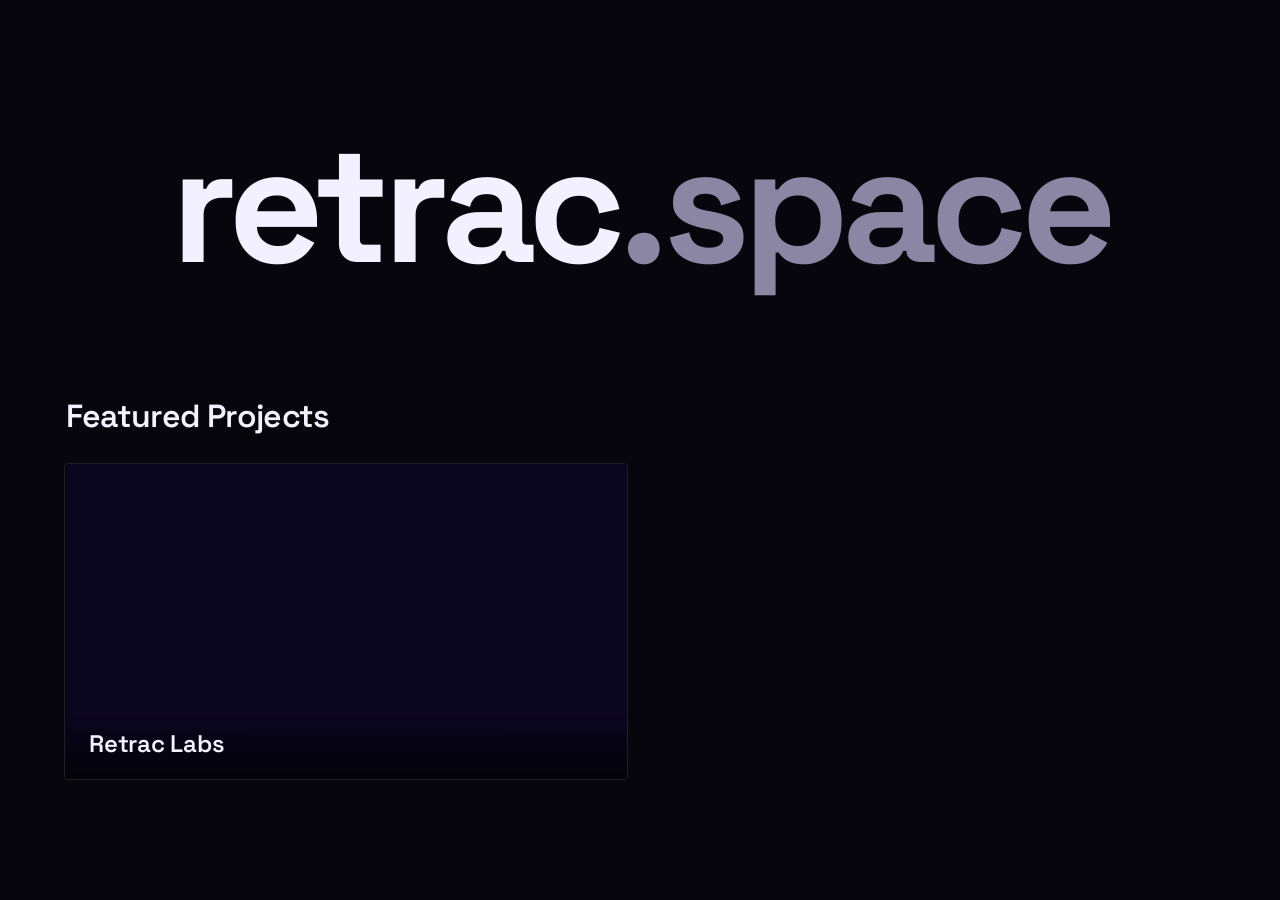
==== index.html @ 56a0d44d "Animate Featured Projects with shared pixel resolve" ====
<!doctype html>
<html lang="en">
<head>
<meta charset="utf-8">
<meta name="viewport" content="width=device-width, initial-scale=1">
<title>retrac.space</title>
<link rel="icon" href="favicon.ico" sizes="any">
<link rel="icon" href="favicon.png" type="image/png">
<link rel="preconnect" href="https://fonts.googleapis.com">
<link rel="preconnect" href="https://fonts.gstatic.com" crossorigin>
<link href="https://fonts.googleapis.com/css2?family=Space+Grotesk:wght@400;600;700&family=JetBrains+Mono:wght@400&display=swap" rel="stylesheet">
<link rel="stylesheet" href="styles.css">
</head>
<body>

<header class="hero">
  <h1 class="title">
    <span class="sr-only">retrac.space</span>
    <canvas id="title" aria-hidden="true"></canvas>
  </h1>
</header>

<main class="projects" id="projects">
  <h2 class="projects-heading">
    <span class="sr-only">Featured Projects</span>
    <canvas id="projects-title" aria-hidden="true"></canvas>
  </h2>
</main>

<script src="main.js"></script>
</body>
</html>
---- styles.css ----
:root {
  --bg: #07060d;
  --fg: #f3f0ff;
  --muted: #8b86a3;
  --line: rgba(255, 255, 255, 0.1);
  --ease: cubic-bezier(.2, .8, .2, 1);
}

* { box-sizing: border-box; margin: 0; padding: 0; }

body {
  background: var(--bg);
  color: var(--fg);
  font-family: "Space Grotesk", system-ui, sans-serif;
  min-height: 100vh;
}

.sr-only {
  position: absolute;
  width: 1px; height: 1px;
  overflow: hidden;
  clip: rect(0 0 0 0);
  white-space: nowrap;
}

/* ---------- Title ---------- */
.hero {
  max-width: 1200px;
  margin: 0 auto;
  padding: clamp(64px, 12vh, 140px) 24px clamp(48px, 8vh, 96px);
  display: flex;
  justify-content: center;
}
.title {
  /* font-size drives the canvas text size (read in main.js) */
  font-size: clamp(56px, 13vw, 168px);
  font-weight: 700;
  letter-spacing: -0.04em;
  line-height: 1;
}
.title canvas, .projects-heading canvas { display: block; }

/* ---------- Project cards ---------- */
.projects {
  max-width: 1200px;
  margin: 0 auto;
  padding: 0 24px 96px;
  display: grid;
  grid-template-columns: repeat(2, 1fr);
  gap: 24px;
}
.projects-heading {
  grid-column: 1 / -1;
  font-size: clamp(24px, 4vw, 32px);
  font-weight: 600;
  letter-spacing: -0.02em;
}
.card {
  display: block;
  color: inherit;
  text-decoration: none;
  position: relative;
  aspect-ratio: 16 / 9;
  border-radius: 4px;
  overflow: hidden;
  border: 1px solid var(--line);
  cursor: pointer;
  isolation: isolate;
  opacity: 0;
  transform: translateY(24px);
  transition: transform .5s var(--ease), border-color .4s, opacity .8s var(--ease);
}
.card.shown { opacity: 1; transform: none; }
.card.shown:hover, .card.shown.active {
  transform: translateY(-4px);
  border-color: rgba(255, 255, 255, 0.3);
}
.card:focus-visible {
  outline: 2px solid var(--fg);
  outline-offset: 4px;
}
.card canvas {
  position: absolute; inset: 0;
  width: 100%; height: 100%;
  display: block;
  z-index: -1;
}
.card .info {
  position: absolute; left: 0; right: 0; bottom: 0;
  padding: 20px 24px;
  background: linear-gradient(to top, rgba(0, 0, 0, 0.75), rgba(0, 0, 0, 0));
}
.card h2 { font-size: 24px; font-weight: 600; letter-spacing: -0.01em; }

@media (max-width: 720px) {
  .projects { grid-template-columns: 1fr; }
}
@media (max-width: 400px) {
  .hero, .projects { padding-left: 16px; padding-right: 16px; }
}
@media (prefers-reduced-motion: reduce) {
  .card { transition: none; }
}
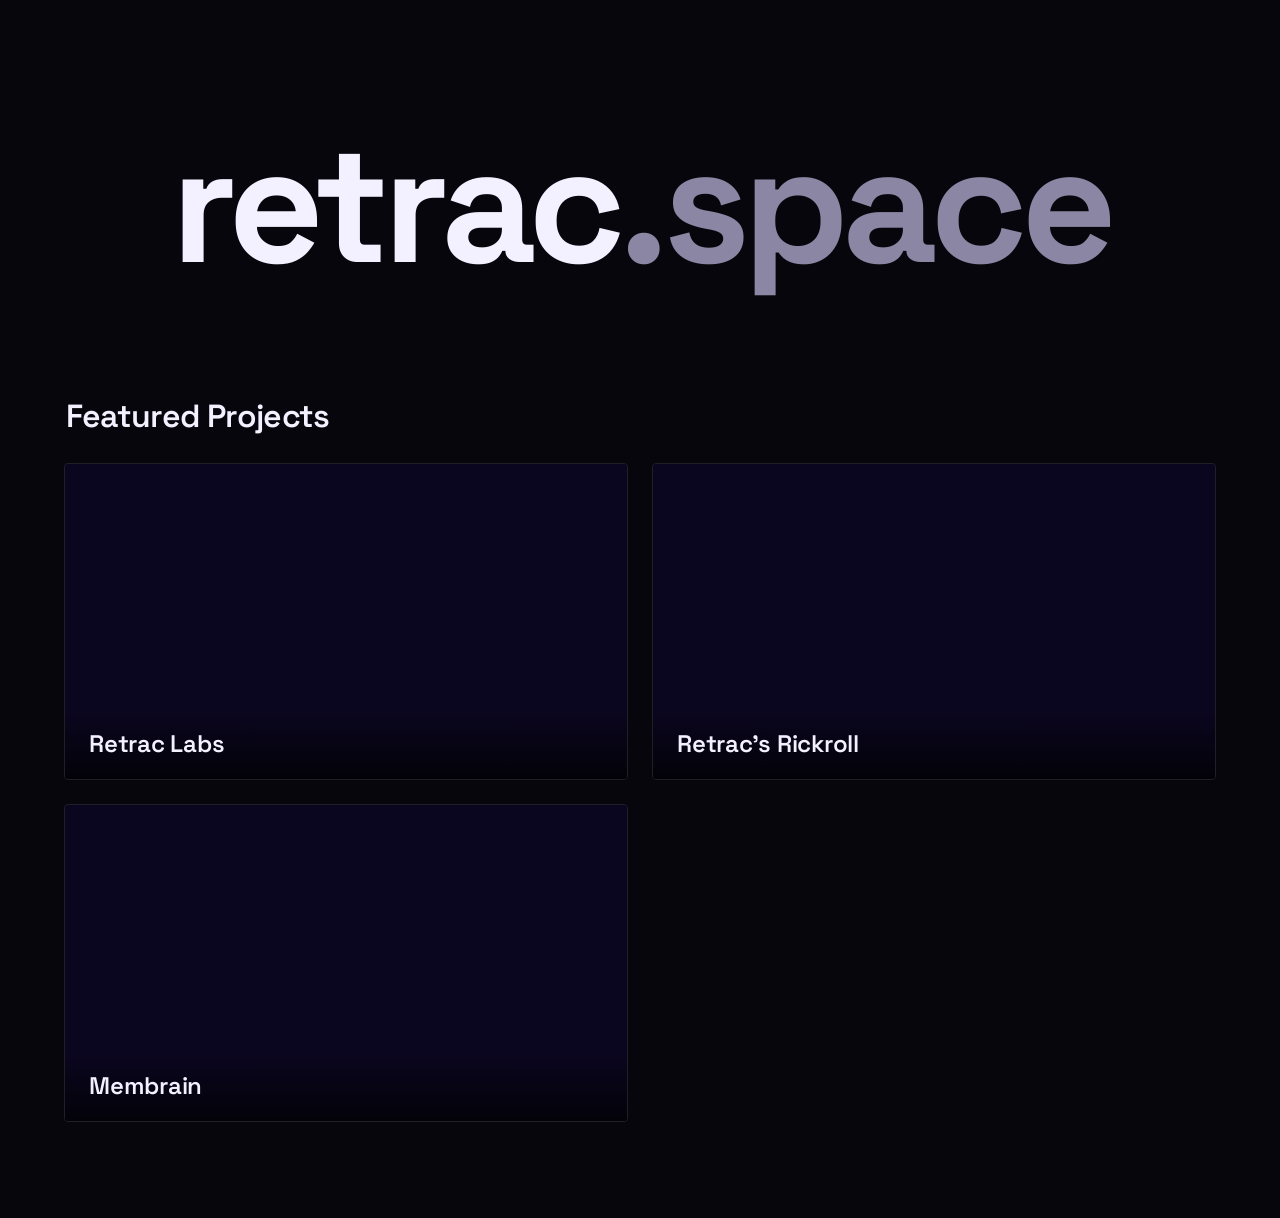
==== commit 1910b96f: "Add tumbling title-letter easter egg with reduced-motion notice" ====
--- a/index.html
+++ b/index.html
@@ -17,6 +17,7 @@
   <h1 class="title">
     <span class="sr-only">retrac.space</span>
     <canvas id="title" aria-hidden="true"></canvas>
+    <span id="title-letters" class="title-letters"></span>
   </h1>
 </header>
 
@@ -27,6 +28,8 @@
   </h2>
 </main>
 
+<canvas id="falling-title" class="falling-title" aria-hidden="true" hidden></canvas>
+<div id="motion-notice" class="motion-notice" role="status" hidden>Unable to play that animation because you have reduce motion on.</div>
 <script src="main.js"></script>
 </body>
 </html>
--- a/styles.css
+++ b/styles.css
@@ -32,6 +32,7 @@
   justify-content: center;
 }
 .title {
+  position: relative;
   /* font-size drives the canvas text size (read in main.js) */
   font-size: clamp(56px, 13vw, 168px);
   font-weight: 700;
@@ -39,6 +40,40 @@
   line-height: 1;
 }
 .title canvas, .projects-heading canvas { display: block; }
+.title-letters { position: absolute; inset: 0; }
+.title-letter {
+  position: absolute;
+  top: 0;
+  height: 100%;
+  border: 0;
+  background: transparent;
+  color: inherit;
+  cursor: pointer;
+  border-radius: 4px;
+  touch-action: manipulation;
+}
+.title-letter:focus-visible { outline: 2px solid var(--fg); outline-offset: 3px; }
+.falling-title {
+  position: fixed;
+  inset: 0;
+  z-index: 100;
+  pointer-events: none;
+}
+.motion-notice {
+  position: fixed;
+  top: max(20px, env(safe-area-inset-top));
+  right: max(20px, env(safe-area-inset-right));
+  z-index: 101;
+  width: min(360px, calc(100vw - 40px));
+  padding: 18px 22px;
+  border: 1px solid var(--line);
+  border-radius: 12px;
+  background: #171322;
+  color: var(--fg);
+  box-shadow: 0 12px 40px #0008;
+  font-size: 14px;
+  line-height: 1.5;
+}
 
 /* ---------- Project cards ---------- */
 .projects {
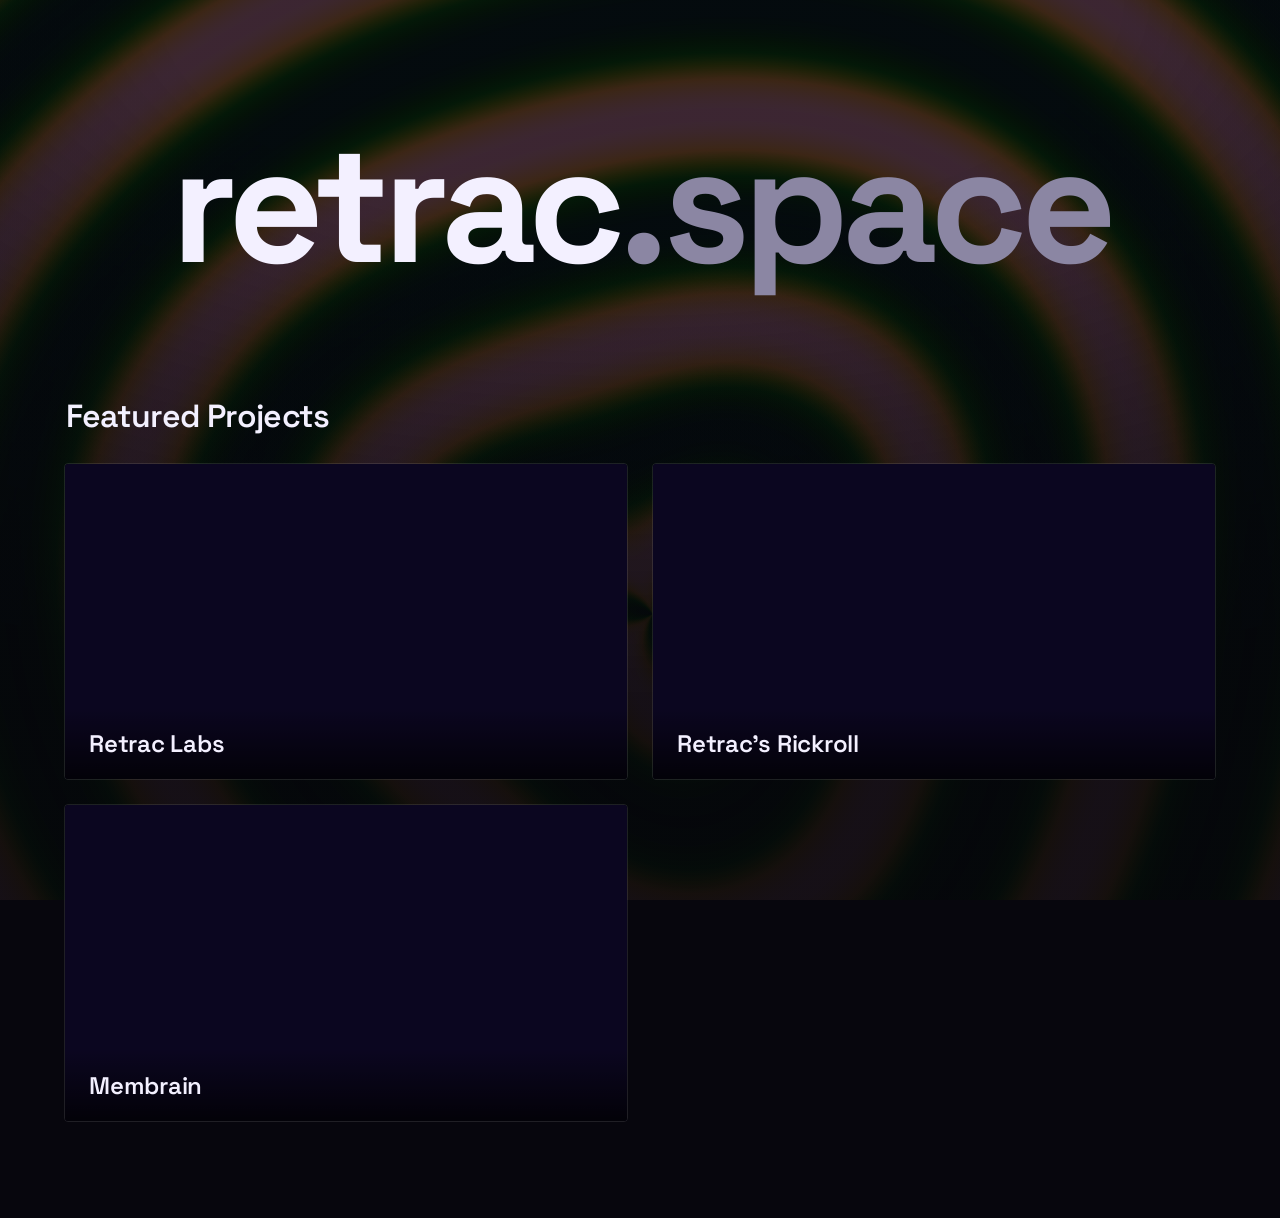
==== commit bb90a3dc: "Add reload-only randomized WebGL backgrounds" ====
--- a/index.html
+++ b/index.html
@@ -12,8 +12,10 @@
 <link rel="stylesheet" href="styles.css">
 </head>
 <body>
+<canvas id="bgcanvas" aria-hidden="true"></canvas>
+<div class="background-veil" aria-hidden="true"></div>
 
-<header class="hero">
+<header class="hero site-content">
   <h1 class="title">
     <span class="sr-only">retrac.space</span>
     <canvas id="title" aria-hidden="true"></canvas>
@@ -21,7 +23,7 @@
   </h1>
 </header>
 
-<main class="projects" id="projects">
+<main class="projects site-content" id="projects">
   <h2 class="projects-heading">
     <span class="sr-only">Featured Projects</span>
     <canvas id="projects-title" aria-hidden="true"></canvas>
@@ -30,6 +32,7 @@
 
 <canvas id="falling-title" class="falling-title" aria-hidden="true" hidden></canvas>
 <div id="motion-notice" class="motion-notice" role="status" hidden>Unable to play that animation because you have reduce motion on.</div>
+<script src="background.js"></script>
 <script src="main.js"></script>
 </body>
 </html>
--- a/styles.css
+++ b/styles.css
@@ -13,7 +13,25 @@
   color: var(--fg);
   font-family: "Space Grotesk", system-ui, sans-serif;
   min-height: 100vh;
+  isolation: isolate;
 }
+
+/* Decorative layers never intercept the existing title and card controls. */
+#bgcanvas, .background-veil {
+  position: fixed;
+  inset: 0;
+  width: 100%;
+  height: 100%;
+  pointer-events: none;
+}
+#bgcanvas { display: block; z-index: 0; }
+.background-veil {
+  z-index: 1;
+  background:
+    radial-gradient(115% 78% at 50% 0%, transparent 32%, rgba(5, 6, 10, .7) 100%),
+    linear-gradient(rgba(5, 6, 10, .78), rgba(5, 6, 10, .78));
+}
+.site-content { position: relative; z-index: 2; }
 
 .sr-only {
   position: absolute;
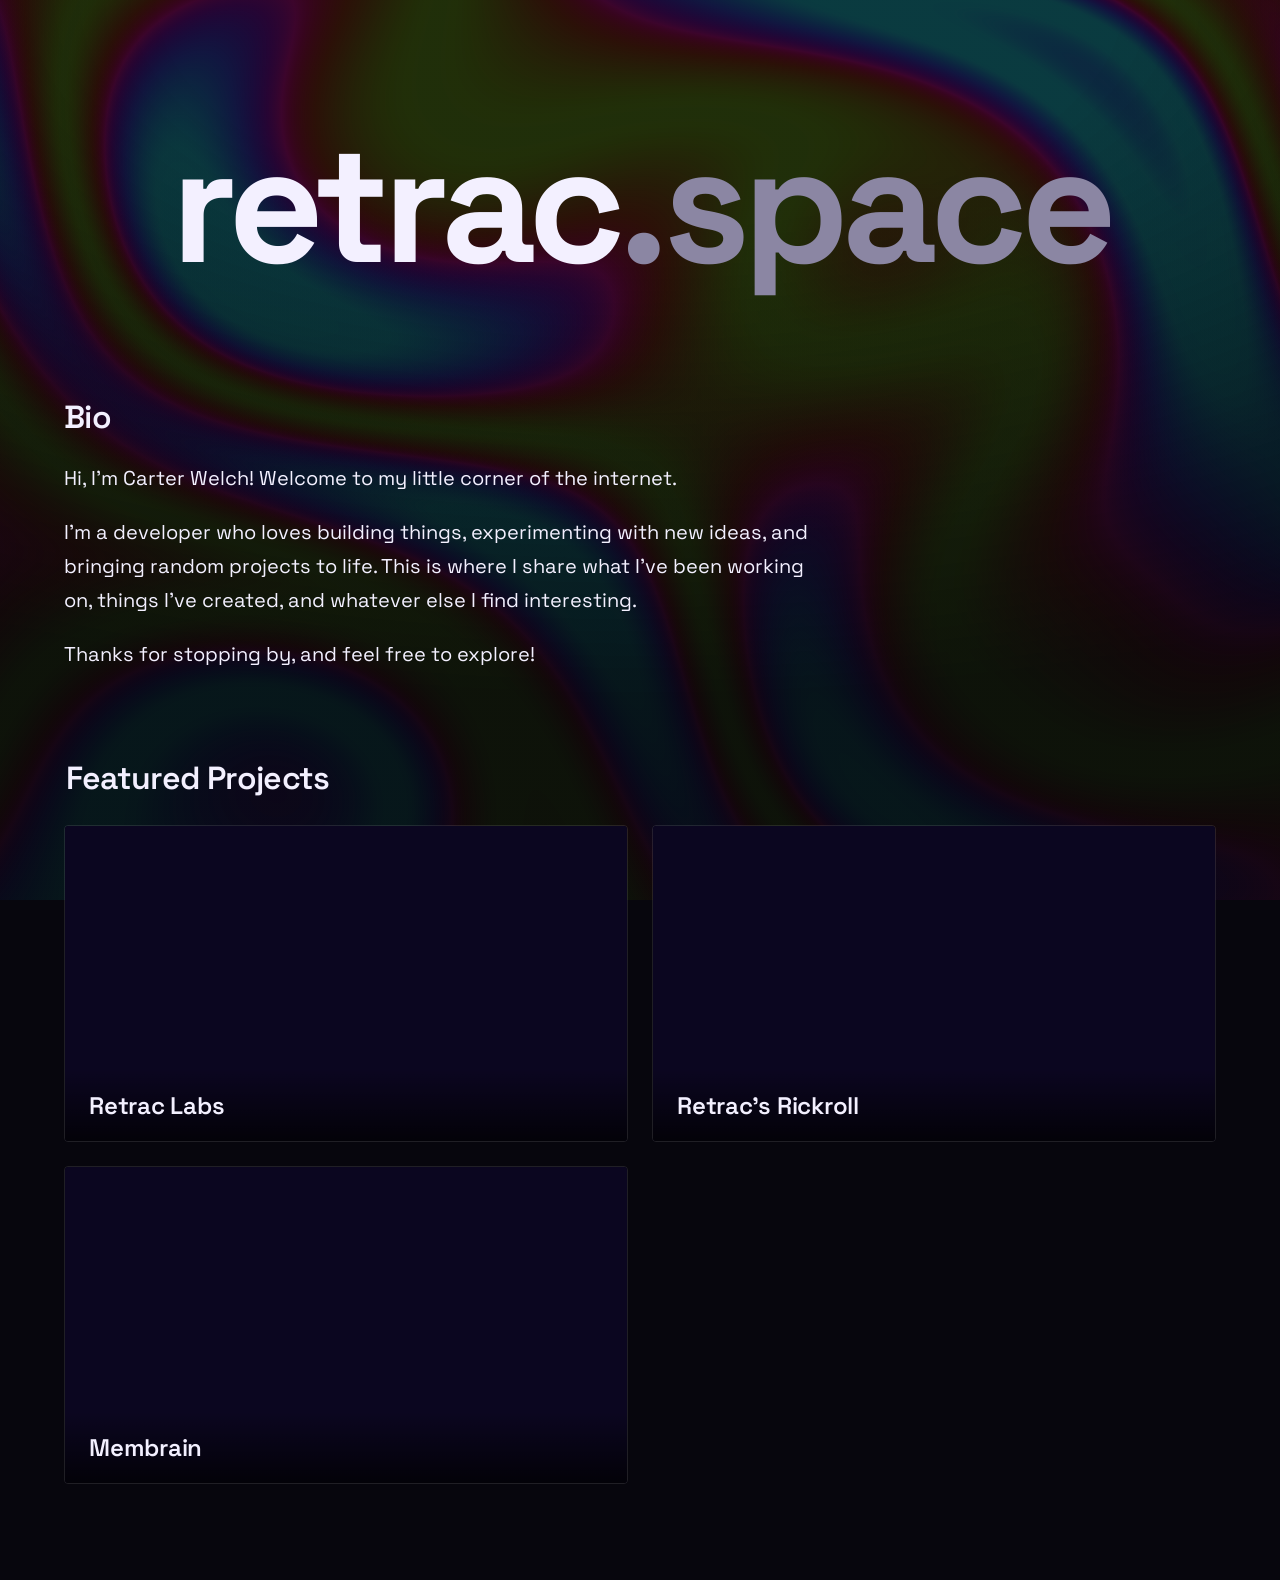
==== commit e4c77db9: "Add bio with pixelated reveal that resolves to HTML text" ====
--- a/index.html
+++ b/index.html
@@ -23,16 +23,30 @@
   </h1>
 </header>
 
-<main class="projects site-content" id="projects">
+<main class="site-content">
+  <section class="bio" aria-labelledby="bio-heading">
+    <div class="bio-content" id="bio-content">
+      <div class="bio-copy">
+        <h2 id="bio-heading">Bio</h2>
+        <p>Hi, I'm Carter Welch! Welcome to my little corner of the internet.</p>
+        <p>I'm a developer who loves building things, experimenting with new ideas, and bringing random projects to life. This is where I share what I've been working on, things I've created, and whatever else I find interesting.</p>
+        <p>Thanks for stopping by, and feel free to explore!</p>
+      </div>
+    </div>
+  </section>
+
+<section class="projects" id="projects" aria-label="Featured Projects">
   <h2 class="projects-heading">
     <span class="sr-only">Featured Projects</span>
     <canvas id="projects-title" aria-hidden="true"></canvas>
   </h2>
+</section>
 </main>
 
 <canvas id="falling-title" class="falling-title" aria-hidden="true" hidden></canvas>
 <div id="motion-notice" class="motion-notice" role="status" hidden>Unable to play that animation because you have reduce motion on.</div>
 <script src="background.js"></script>
+<script src="bio.js"></script>
 <script src="main.js"></script>
 </body>
 </html>
--- a/styles.css
+++ b/styles.css
@@ -93,6 +93,31 @@
   line-height: 1.5;
 }
 
+/* ---------- Bio ---------- */
+.bio {
+  max-width: 1200px;
+  margin: 0 auto;
+  padding: 0 24px clamp(56px, 8vw, 88px);
+}
+.bio-content { position: relative; max-width: 760px; }
+.bio h2 {
+  margin-bottom: 24px;
+  font-size: clamp(24px, 4vw, 32px);
+  font-weight: 600;
+  letter-spacing: -0.02em;
+}
+.bio p { font-size: clamp(17px, 2vw, 20px); line-height: 1.7; }
+.bio p + p { margin-top: 20px; }
+/* Opacity preserves the real text's layout, selection and accessibility. */
+.bio-content.is-revealing .bio-copy { opacity: 0; }
+.bio-reveal {
+  position: absolute;
+  inset: 0;
+  width: 100%;
+  height: 100%;
+  pointer-events: none;
+}
+
 /* ---------- Project cards ---------- */
 .projects {
   max-width: 1200px;
@@ -149,8 +174,10 @@
   .projects { grid-template-columns: 1fr; }
 }
 @media (max-width: 400px) {
-  .hero, .projects { padding-left: 16px; padding-right: 16px; }
+  .hero, .bio, .projects { padding-left: 16px; padding-right: 16px; }
 }
 @media (prefers-reduced-motion: reduce) {
+  .bio-content.is-revealing .bio-copy { opacity: 1; }
+  .bio-reveal { display: none; }
   .card { transition: none; }
 }
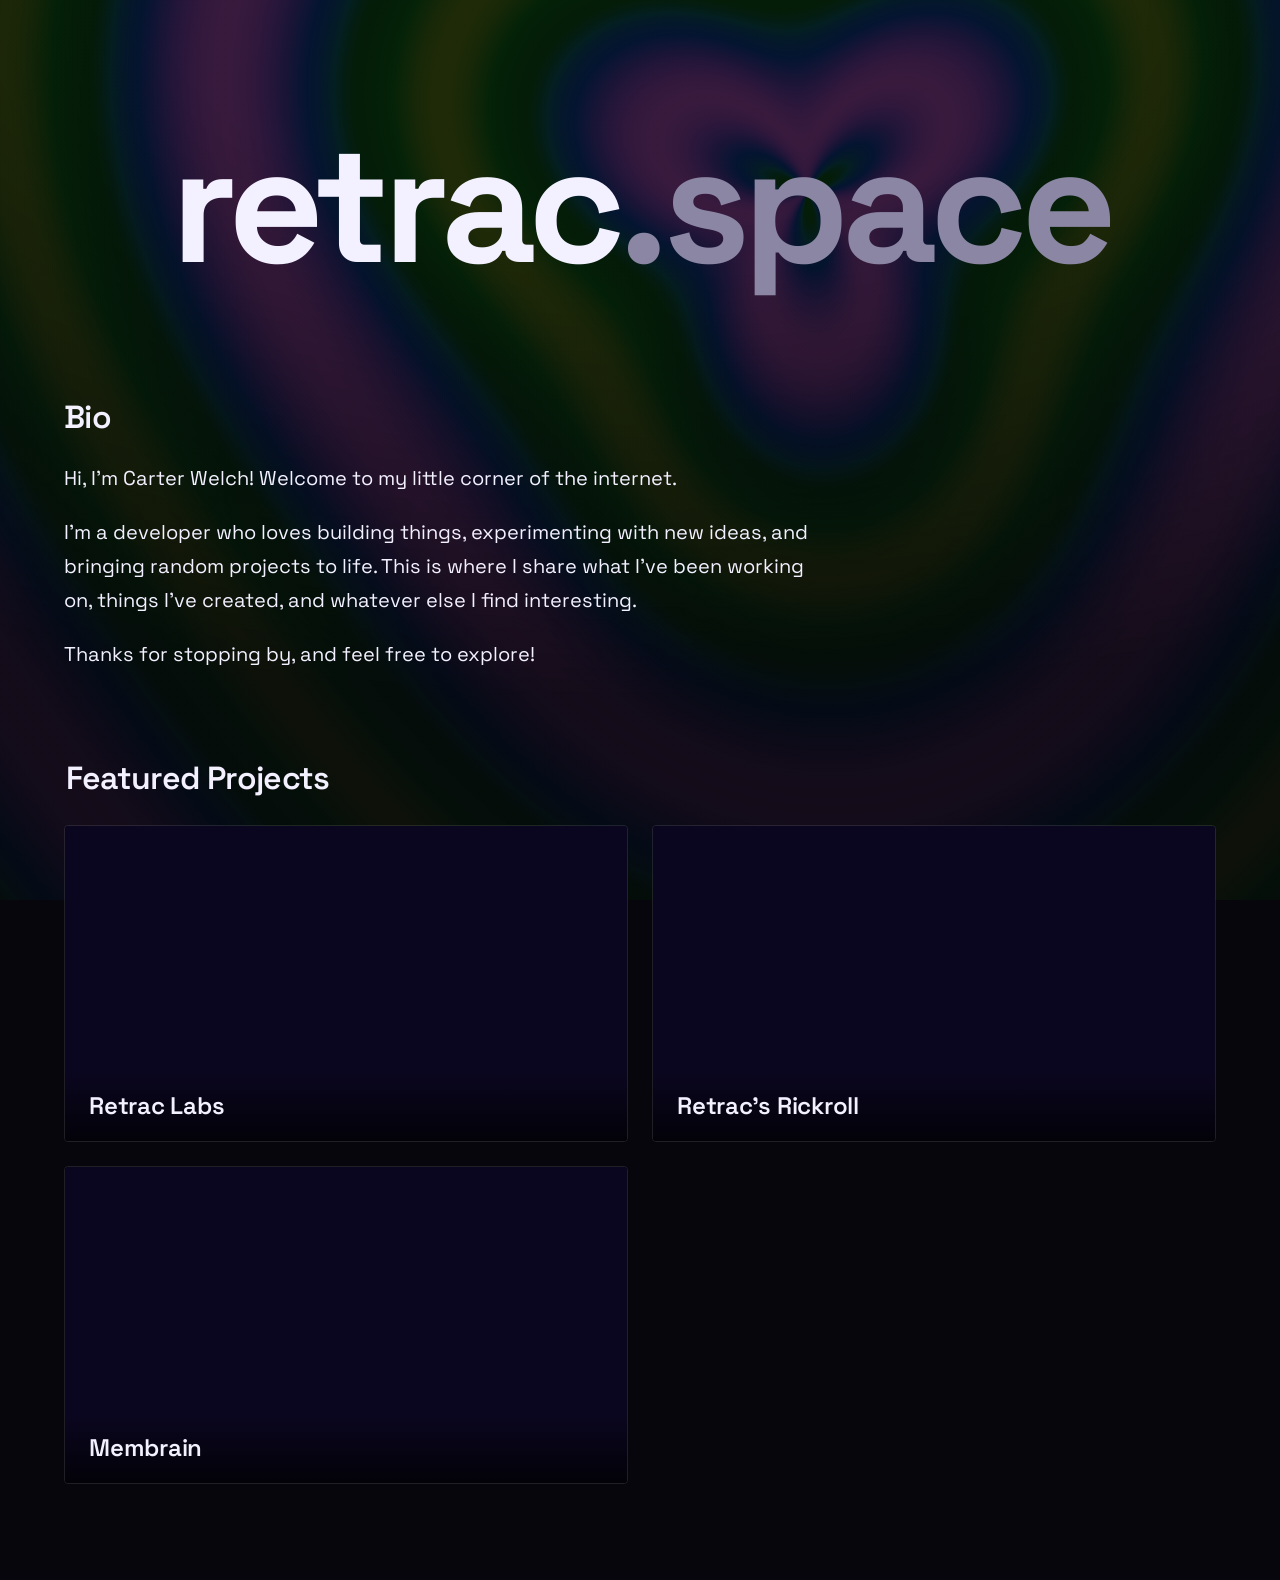
==== commit 13141496: "Add reduced-motion query override for testing" ====
--- a/index.html
+++ b/index.html
@@ -9,6 +9,7 @@
 <link rel="preconnect" href="https://fonts.googleapis.com">
 <link rel="preconnect" href="https://fonts.gstatic.com" crossorigin>
 <link href="https://fonts.googleapis.com/css2?family=Space+Grotesk:wght@400;600;700&family=JetBrains+Mono:wght@400&display=swap" rel="stylesheet">
+<script src="motion.js"></script>
 <link rel="stylesheet" href="styles.css">
 </head>
 <body>
--- a/styles.css
+++ b/styles.css
@@ -181,3 +181,8 @@
   .bio-reveal { display: none; }
   .card { transition: none; }
 }
+
+/* Mirror the system preference when testing with ?reduce_motion=true. */
+:root[data-reduce-motion="true"] .bio-content.is-revealing .bio-copy { opacity: 1; }
+:root[data-reduce-motion="true"] .bio-reveal { display: none; }
+:root[data-reduce-motion="true"] .card { transition: none; }
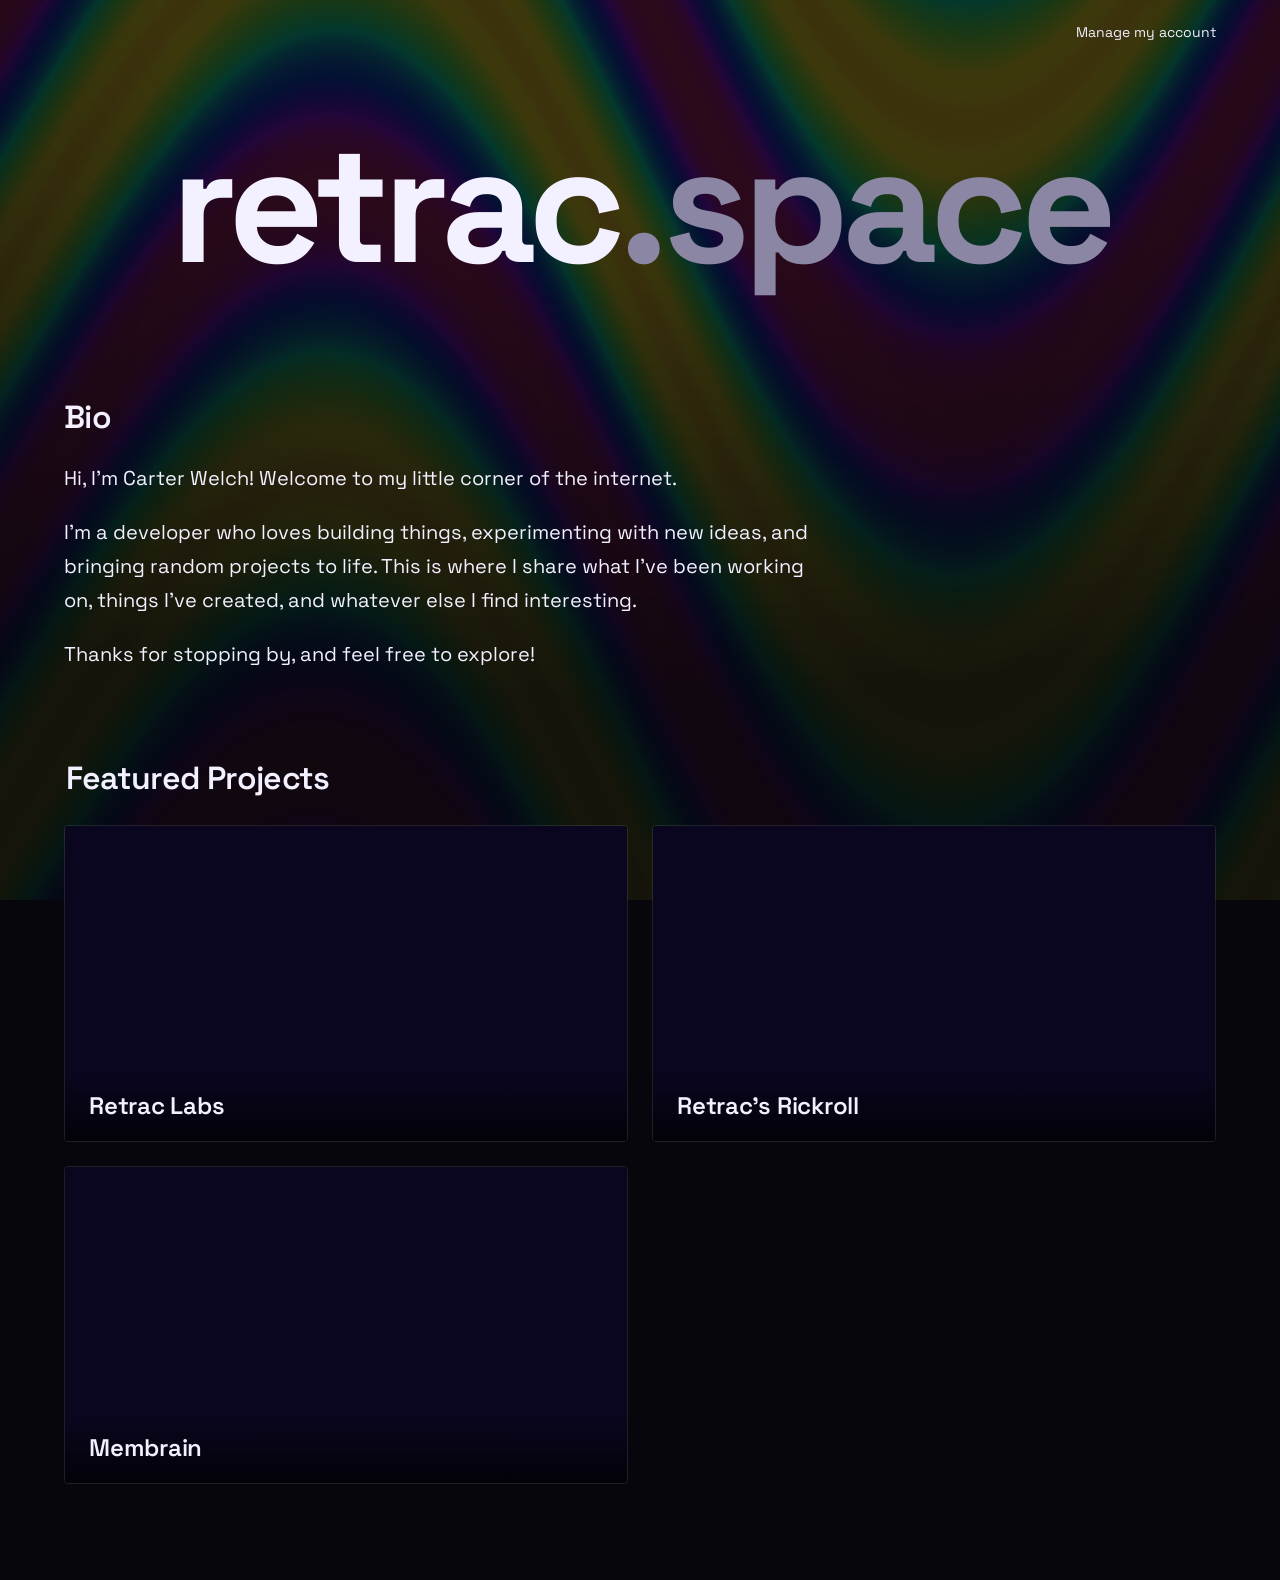
==== commit ccf7e8de: "Add optional account status to site header" ====
--- a/index.html
+++ b/index.html
@@ -17,6 +17,9 @@
 <div class="background-veil" aria-hidden="true"></div>
 
 <header class="hero site-content">
+  <nav class="account" id="account" aria-label="Account" aria-busy="true">
+    <span class="account-placeholder" role="status"><span class="sr-only">Checking account status</span></span>
+  </nav>
   <h1 class="title">
     <span class="sr-only">retrac.space</span>
     <canvas id="title" aria-hidden="true"></canvas>
@@ -47,6 +50,7 @@
 <canvas id="falling-title" class="falling-title" aria-hidden="true" hidden></canvas>
 <div id="motion-notice" class="motion-notice" role="status" hidden>Unable to play that animation because you have reduce motion on.</div>
 <script src="background.js"></script>
+<script src="account.js"></script>
 <script src="bio.js"></script>
 <script src="main.js"></script>
 </body>
--- a/styles.css
+++ b/styles.css
@@ -42,6 +42,37 @@
 }
 
 /* ---------- Title ---------- */
+.account {
+  position: absolute;
+  top: 20px;
+  left: 24px;
+  right: 24px;
+  display: flex;
+  align-items: center;
+  justify-content: flex-end;
+  gap: 8px;
+  min-height: 24px;
+  color: var(--muted);
+  font-size: 14px;
+  line-height: 1.5;
+}
+.account-greeting {
+  min-width: 0;
+  overflow: hidden;
+  text-overflow: ellipsis;
+  white-space: nowrap;
+}
+.account a { flex-shrink: 0; color: var(--fg); text-decoration: none; }
+.account a:hover { text-decoration: underline; }
+.account a:focus-visible { outline: 2px solid var(--fg); outline-offset: 4px; }
+.account-placeholder {
+  width: 160px;
+  max-width: 100%;
+  height: 14px;
+  border-radius: 3px;
+  background: var(--line);
+}
+
 .hero {
   max-width: 1200px;
   margin: 0 auto;
@@ -174,6 +205,7 @@
   .projects { grid-template-columns: 1fr; }
 }
 @media (max-width: 400px) {
+  .account { left: 16px; right: 16px; }
   .hero, .bio, .projects { padding-left: 16px; padding-right: 16px; }
 }
 @media (prefers-reduced-motion: reduce) {
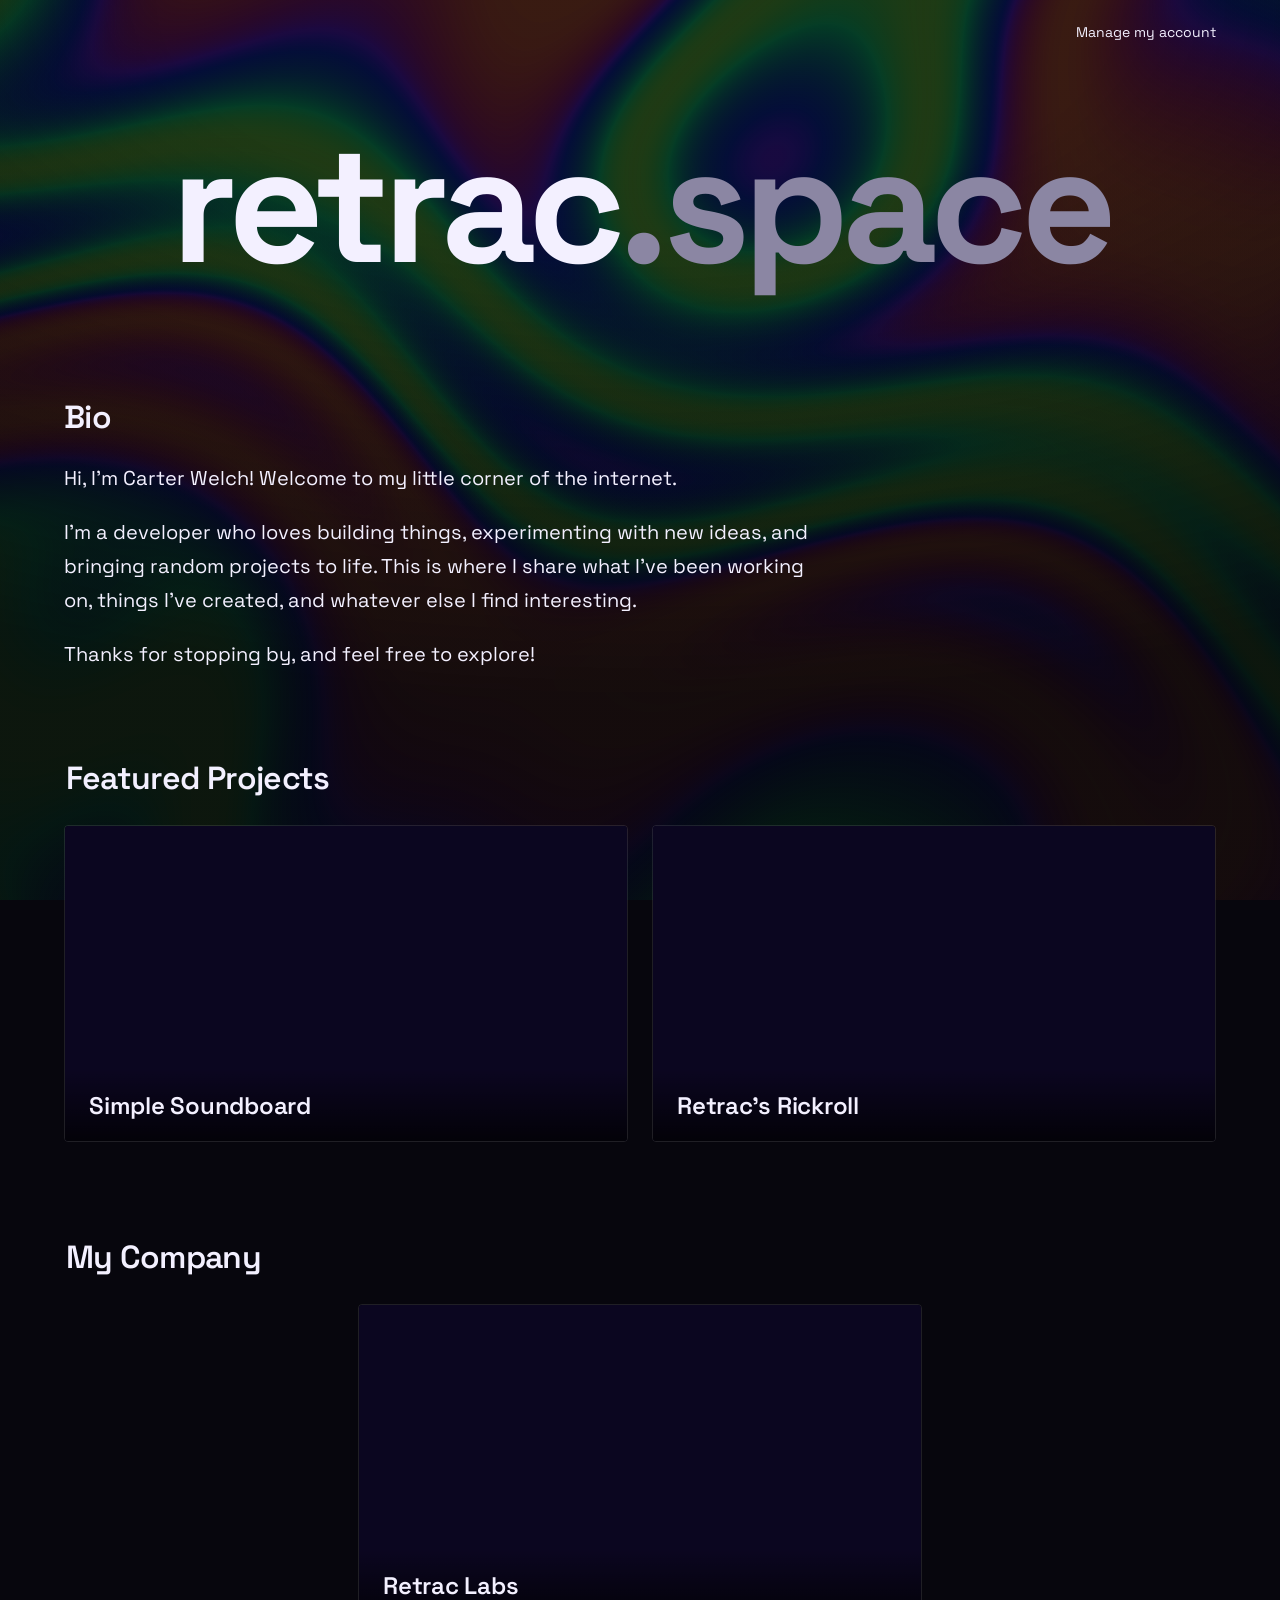
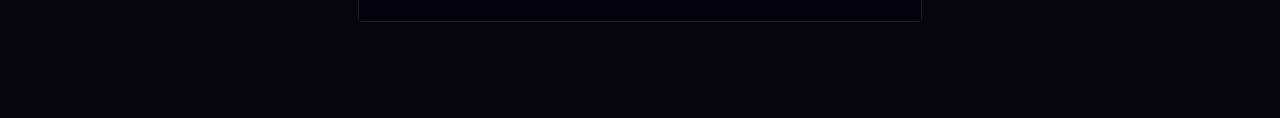
==== commit 2da625d9: "Move Retrac Labs to a new My Company section and reorder projects Simple Soundboard now comes before" ====
--- a/index.html
+++ b/index.html
@@ -45,6 +45,13 @@
     <canvas id="projects-title" aria-hidden="true"></canvas>
   </h2>
 </section>
+
+<section class="projects company" id="company" aria-label="My Company">
+  <h2 class="projects-heading">
+    <span class="sr-only">My Company</span>
+    <canvas id="company-title" aria-hidden="true"></canvas>
+  </h2>
+</section>
 </main>
 
 <canvas id="falling-title" class="falling-title" aria-hidden="true" hidden></canvas>
--- a/styles.css
+++ b/styles.css
@@ -164,6 +164,12 @@
   font-weight: 600;
   letter-spacing: -0.02em;
 }
+/* A lone company card keeps the grid's card width, centered on the row. */
+.company .card {
+  grid-column: 1 / -1;
+  justify-self: center;
+  width: calc(50% - 12px);
+}
 .card {
   display: block;
   color: inherit;
@@ -203,6 +209,7 @@
 
 @media (max-width: 720px) {
   .projects { grid-template-columns: 1fr; }
+  .company .card { width: 100%; }
 }
 @media (max-width: 400px) {
   .account { left: 16px; right: 16px; }
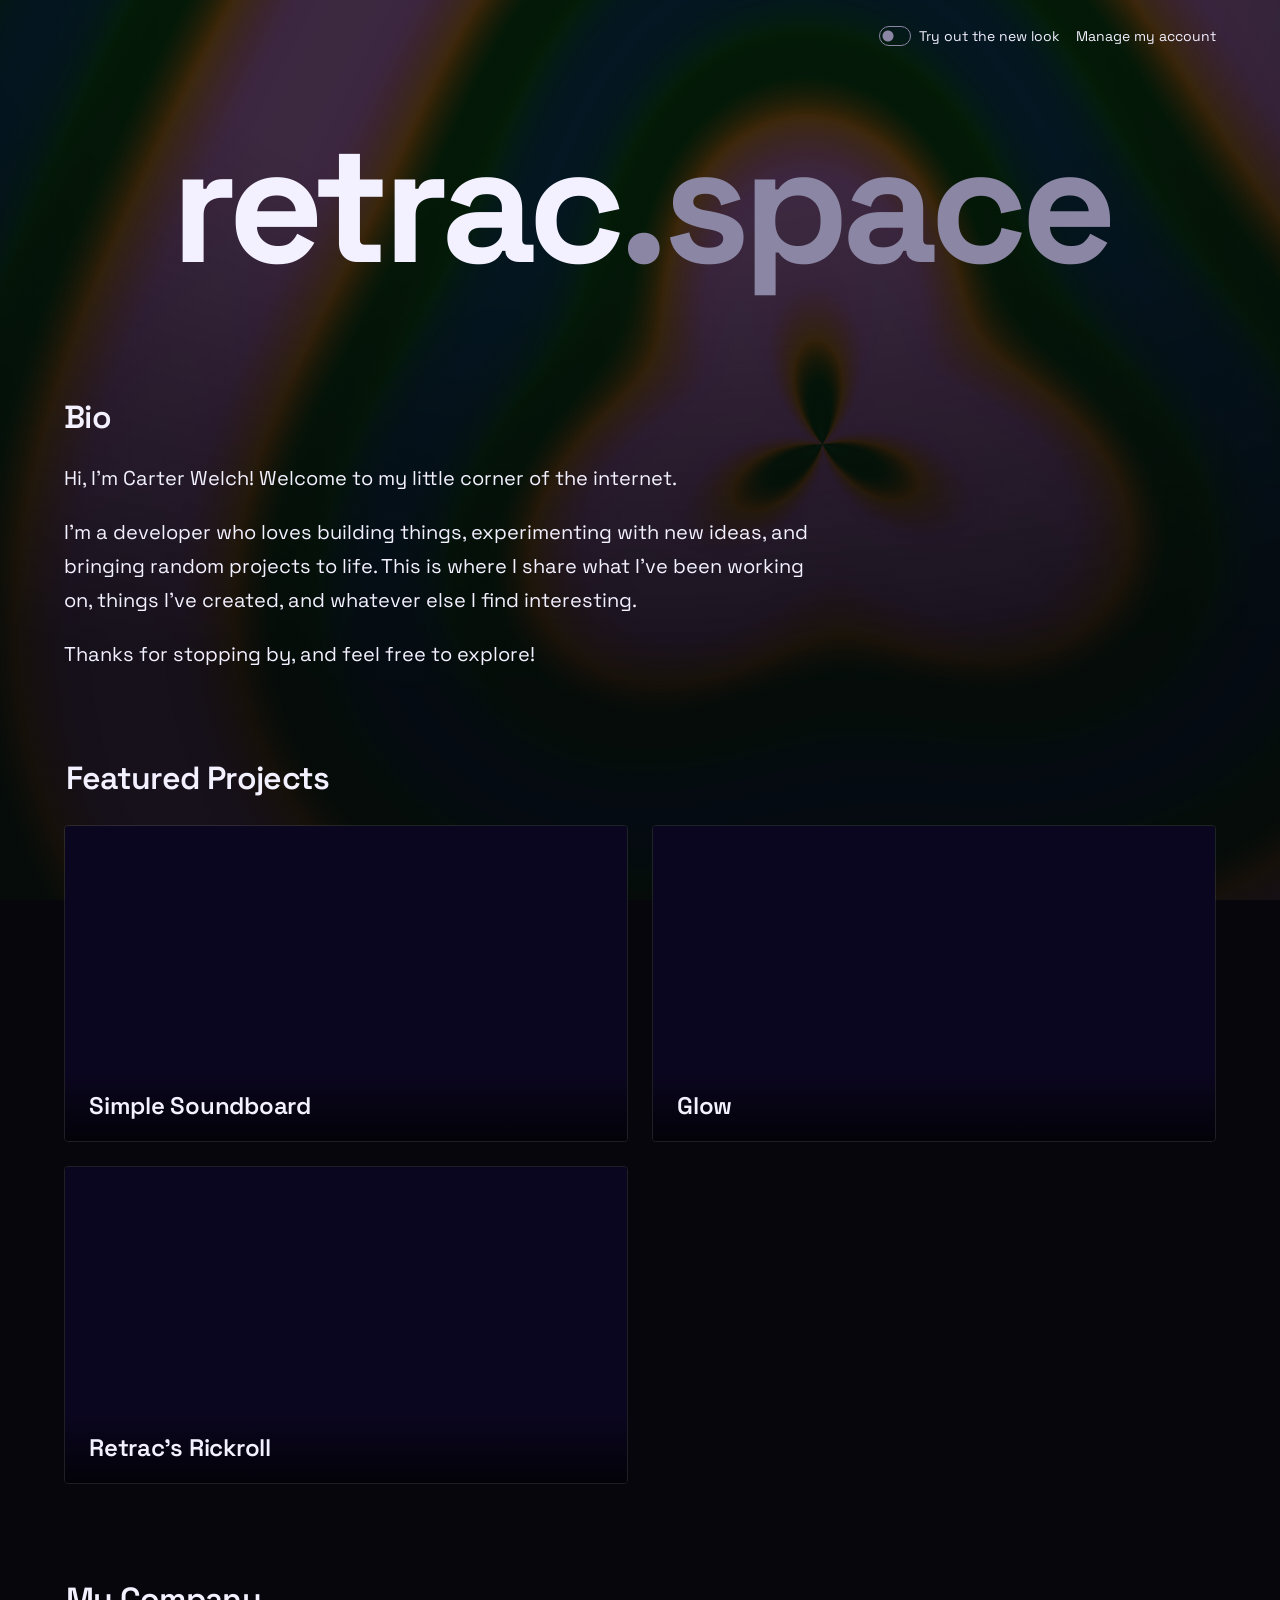
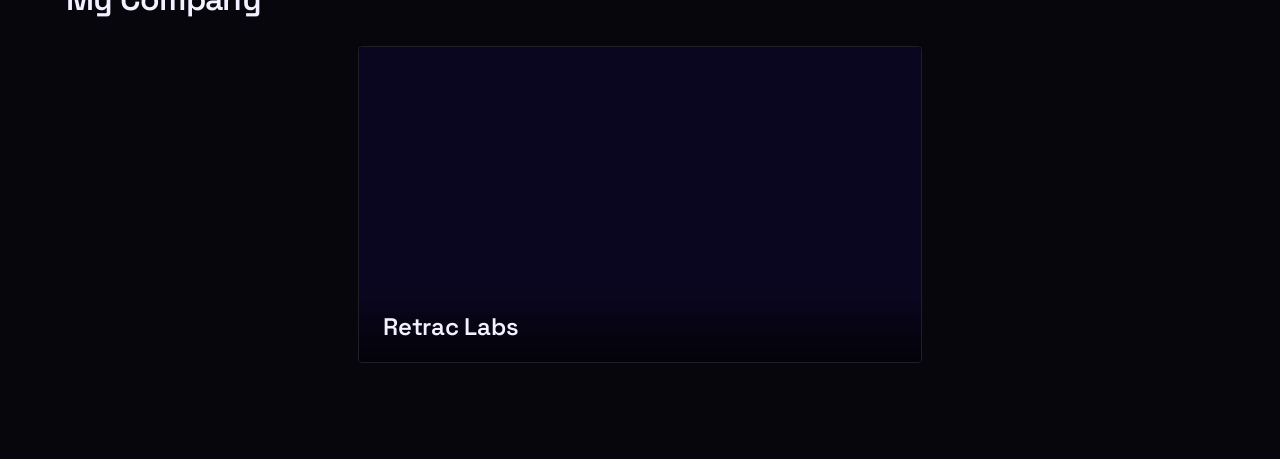
==== commit 986e078c: "Add cookie-backed new homepage toggle" ====
--- a/index.html
+++ b/index.html
@@ -4,12 +4,14 @@
 <meta charset="utf-8">
 <meta name="viewport" content="width=device-width, initial-scale=1">
 <title>retrac.space</title>
+<script src="/new-look.js"></script>
 <link rel="icon" href="favicon.ico" sizes="any">
 <link rel="icon" href="favicon.png" type="image/png">
 <link rel="preconnect" href="https://fonts.googleapis.com">
 <link rel="preconnect" href="https://fonts.gstatic.com" crossorigin>
 <link href="https://fonts.googleapis.com/css2?family=Space+Grotesk:wght@400;600;700&family=JetBrains+Mono:wght@400&display=swap" rel="stylesheet">
 <script src="motion.js"></script>
+<link rel="stylesheet" href="/new-look.css">
 <link rel="stylesheet" href="styles.css">
 </head>
 <body>
@@ -17,9 +19,12 @@
 <div class="background-veil" aria-hidden="true"></div>
 
 <header class="hero site-content">
-  <nav class="account" id="account" aria-label="Account" aria-busy="true">
-    <span class="account-placeholder" role="status"><span class="sr-only">Checking account status</span></span>
-  </nav>
+  <div class="header-controls">
+    <button class="new-look-toggle" id="new-look-toggle" type="button" role="switch" aria-checked="false" hidden>Try out the new look</button>
+    <nav class="account" id="account" aria-label="Account" aria-busy="true">
+      <span class="account-placeholder" role="status"><span class="sr-only">Checking account status</span></span>
+    </nav>
+  </div>
   <h1 class="title">
     <span class="sr-only">retrac.space</span>
     <canvas id="title" aria-hidden="true"></canvas>
--- a/new-look.css
+++ b/new-look.css
@@ -0,0 +1,37 @@
+.header-controls {
+  display: flex;
+  align-items: center;
+  justify-content: flex-end;
+  flex-wrap: wrap;
+  gap: 4px 16px;
+  min-width: 0;
+  font-size: 14px;
+}
+.new-look-toggle {
+  display: inline-flex;
+  align-items: center;
+  gap: 8px;
+  flex-shrink: 0;
+  min-height: 32px;
+  border: 0;
+  padding: 0;
+  background: transparent;
+  color: var(--fg);
+  font: inherit;
+  cursor: pointer;
+}
+.header-controls .account { min-width: 0; max-width: 100%; }
+.new-look-toggle[hidden] { display: none; }
+.new-look-toggle::before {
+  content: "";
+  width: 30px;
+  height: 18px;
+  border: 1px solid var(--muted);
+  border-radius: 999px;
+  background: radial-gradient(circle at 8px 50%, var(--muted) 5px, transparent 6px);
+}
+.new-look-toggle[aria-checked="true"]::before {
+  border-color: var(--fg);
+  background: radial-gradient(circle at 20px 50%, var(--fg) 5px, transparent 6px);
+}
+.new-look-toggle:focus-visible { outline: 2px solid var(--fg); outline-offset: 4px; }
--- a/styles.css
+++ b/styles.css
@@ -42,11 +42,13 @@
 }
 
 /* ---------- Title ---------- */
-.account {
+.header-controls {
   position: absolute;
   top: 20px;
   left: 24px;
   right: 24px;
+}
+.account {
   display: flex;
   align-items: center;
   justify-content: flex-end;
@@ -76,7 +78,7 @@
 .hero {
   max-width: 1200px;
   margin: 0 auto;
-  padding: clamp(64px, 12vh, 140px) 24px clamp(48px, 8vh, 96px);
+  padding: clamp(96px, 12vh, 140px) 24px clamp(48px, 8vh, 96px);
   display: flex;
   justify-content: center;
 }
@@ -212,8 +214,11 @@
   .company .card { width: 100%; }
 }
 @media (max-width: 400px) {
-  .account { left: 16px; right: 16px; }
+  .header-controls { left: 16px; right: 16px; }
   .hero, .bio, .projects { padding-left: 16px; padding-right: 16px; }
+}
+@media (max-width: 640px) {
+  .hero { padding-top: 112px; }
 }
 @media (prefers-reduced-motion: reduce) {
   .bio-content.is-revealing .bio-copy { opacity: 1; }
